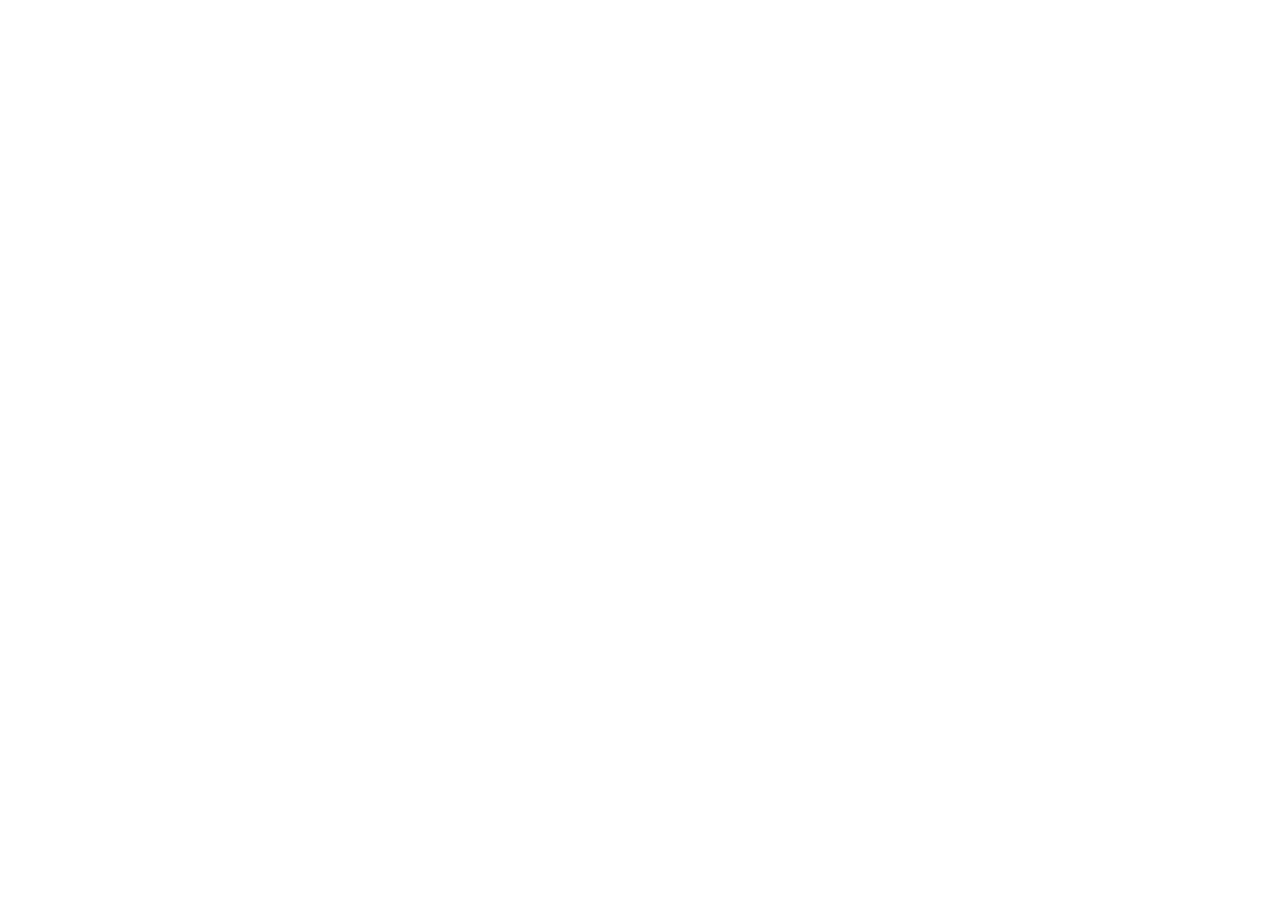
==== index.html @ 0c5e39f4 "Remove Steam link from index.html Removed link to the Steam page for the Mosaic game." ====
<!DOCTYPE html>
<html lang="en">
<head>
  <meta charset="UTF-8" />
  <meta name="viewport" content="width=device-width, initial-scale=1.0" />
  <title>Kasper Mork Lunde | Portfolio</title>
  <link rel="preconnect" href="https://fonts.googleapis.com">
  <link rel="preconnect" href="https://fonts.gstatic.com" crossorigin>
  <link href="https://fonts.googleapis.com/css2?family=Inter:wght@400;500;600&display=swap" rel="stylesheet">
  <script src="https://cdn.tailwindcss.com"></script>
  <script>
    tailwind.config = {
      theme: {
        extend: {
          fontFamily: {
            sans: ['Inter', 'ui-sans-serif', 'system-ui'],
          }
        }
      }
    }
  </script>
  <script src="https://unpkg.com/react@18/umd/react.development.js" crossorigin></script>
  <script src="https://unpkg.com/react-dom@18/umd/react-dom.development.js" crossorigin></script>
  <script src="https://unpkg.com/@babel/standalone/babel.min.js" crossorigin></script>
</head>
<body class="bg-neutral-950 text-neutral-300 font-sans">
  <div id="root"></div>

  <script type="text/babel">
    const { useState } = React;

    function Portfolio() {
      const [activeSection, setActiveSection] = useState('about');

      return (
        <div className="min-h-screen bg-neutral-950 text-neutral-300">
          <nav className="fixed top-0 left-0 right-0 bg-neutral-950/90 backdrop-blur-sm z-50 border-b border-neutral-800/50">
            <div className="max-w-4xl mx-auto px-8 py-5 flex justify-between items-center">
              <span className="text-neutral-100 font-medium tracking-tight">Kasper Mork Lunde</span>
              <div className="flex gap-10 text-sm">
                {['about', 'work'].map(section => (
                  <button
                    key={section}
                    onClick={() => setActiveSection(section)}
                    className={`capitalize transition-colors ${activeSection === section ? 'text-neutral-100' : 'text-neutral-500 hover:text-neutral-300'}`}
                  >
                    {section}
                  </button>
                ))}
              </div>
            </div>
          </nav>

          <main className="max-w-4xl mx-auto px-8 pt-32 pb-28">
            {activeSection === 'about' && (
              <div className="space-y-20">
                <header className="space-y-8">
                  <h1 className="text-4xl md:text-5xl font-medium text-neutral-100 leading-tight tracking-tight">
                    Product and AI designer - <br />
                    Making complex things simple
                  </h1>
                  <p className="text-lg text-neutral-400 leading-relaxed max-w-2xl">
                    Using gamification, game psychology and advanced prompt engineering I turn complex AI capabilities into intuitive flows people actually enjoy using.
                  </p>
                </header>

                <section>
                  <div className="flex items-center gap-6 mb-8">
                    <h2 className="text-lg font-medium text-neutral-100">What I do</h2>
                    <div className="flex-1 h-px bg-neutral-700"></div>
                  </div>
                  <div className="grid md:grid-cols-3 gap-8">
                    <div className="space-y-3">
                      <p className="text-neutral-100 font-medium">AI Design</p>
                      <p className="text-neutral-400 text-sm leading-relaxed">Prompt engineering, LLM orchestration, conversation design, with a focus on making AI output predictable and trustworthy</p>
                    </div>
                    <div className="space-y-3">
                      <p className="text-neutral-100 font-medium">Game Development</p>
                      <p className="text-neutral-400 text-sm leading-relaxed">Unity, C#, gameplay systems, helped shipp award-winning titles including Mosaic and Mørkredd</p>
                    </div>
                    <div className="space-y-3">
                      <p className="text-neutral-100 font-medium">Product Design</p>
                      <p className="text-neutral-400 text-sm leading-relaxed">Figma, UX-design, easing the end-users journey through gamification and game psychology</p>
                    </div>
                  </div>
                </section>

                <section>
                  <div className="flex items-center gap-6 mb-6">
                    <h2 className="text-lg font-medium text-neutral-100">Recognition</h2>
                    <div className="flex-1 h-px bg-neutral-700"></div>
                  </div>
                  <div className="space-y-4 text-sm">
                    <div className="flex justify-between items-baseline border-b border-neutral-800/50 pb-4">
                      <span className="text-neutral-200">Jury's Special Mention</span>
                      <span className="text-neutral-500">Nordic Game Awards · Mosaic</span>
                    </div>
                    <div className="flex justify-between items-baseline border-b border-neutral-800/50 pb-4">
                      <span className="text-neutral-200">GOTY – Small Screen</span>
                      <span className="text-neutral-500">Spillprisen · Mosaic</span>
                    </div>
                    <div className="flex justify-between items-baseline border-b border-neutral-800/50 pb-4">
                      <span className="text-neutral-200">Best Visual Style</span>
                      <span className="text-neutral-500">Spillprisen · Mosaic</span>
                    </div>
                    <div className="flex justify-between items-baseline">
                      <span className="text-neutral-200">Nominee - Best XR Prototype</span>
                      <span className="text-neutral-500">VRINN · Resonance</span>
                    </div>
                  </div>
                </section>

                <section className="grid md:grid-cols-2 gap-12">
                  <div>
                    <div className="flex items-center gap-6 mb-4">
                      <h2 className="text-lg font-medium text-neutral-100">Tools</h2>
                      <div className="flex-1 h-px bg-neutral-700"></div>
                    </div>
                    <p className="text-neutral-300">Unity, C#, Blender<br />
                      Claude, Flowise, ChatGPT<br />
                      Jira, Figma, Codex</p>
                  </div>
                  <div>
                    <div className="flex items-center gap-6 mb-4">
                      <h2 className="text-lg font-medium text-neutral-100">Education</h2>
                      <div className="flex-1 h-px bg-neutral-700"></div>
                    </div>
                    <p className="text-neutral-200">BA Game Design</p>
                    <p className="text-neutral-500 text-sm mt-1">Westerdals Oslo ACT · 2015–2018</p>
                  </div>
                </section>

                <section className="pt-12 border-t border-neutral-800/50">
                  <div className="flex items-center gap-6 mb-6">
                    <h2 className="text-lg font-medium text-neutral-100">Contact</h2>
                    <div className="flex-1 h-px bg-neutral-700"></div>
                  </div>
                  <div className="flex flex-wrap gap-8 text-sm">
                    <a href="mailto:kasperml@hotmail.com" className="text-neutral-200 hover:text-white transition-colors">kasperml@hotmail.com</a>
                    <span className="text-neutral-400">+47 970 96 782</span>
                    <a href="https://linkedin.com/in/kasperlunde" className="text-neutral-200 hover:text-white transition-colors">LinkedIn</a>
                  </div>
                </section>
              </div>
            )}

            {activeSection === 'work' && (
              <div className="space-y-24">
                <header>
                  <h1 className="text-4xl font-medium text-neutral-100 tracking-tight">Projects</h1>
                </header>

                <section className="space-y-20">
                  <div className="flex items-center gap-6 mb-4">
                    <h2 className="text-lg font-medium text-neutral-100">Professional Projects</h2>
                    <div className="flex-1 h-px bg-neutral-700"></div>
                  </div>

                  <article className="space-y-8">
                    <div>
                      <p className="text-neutral-500 text-sm mb-2">Attensi · 2025</p>
                      <h3 className="text-2xl font-medium text-neutral-100 tracking-tight">AI-Powered Content Generation</h3>
                      <p className="text-neutral-400 mt-3 leading-relaxed">
                        Designing AI systems that help content creators generate training materials and educational dialogues at scale — making complex AI capabilities feel simple and intuitive.
                      </p>
                    </div>

                    <div className="bg-neutral-900 rounded-xl p-6 border border-neutral-800">
                      <p className="text-sm text-neutral-200 mb-4">The challenge</p>
                      <p className="text-neutral-400 text-sm leading-relaxed">
                        Creating quality training content traditionally takes significant time and expertise. The goal was to build AI-powered tools that drastically speed up content creation while maintaining high standards — output that's predictable, on-brand, and follows established best practices.
                      </p>
                    </div>

                    <div className="space-y-6">
                      <p className="text-sm text-neutral-200">My contribution</p>
                      <div className="grid md:grid-cols-2 gap-6 text-sm">
                        <div className="space-y-2">
                          <p className="text-neutral-300">Prompt Engineering</p>
                          <p className="text-neutral-500">Designing prompts and variable structures that produce consistent, trustworthy output aligned with quality standards.</p>
                        </div>
                        <div className="space-y-2">
                          <p className="text-neutral-300">Conversation Design</p>
                          <p className="text-neutral-500">Creating frameworks for lifelike educational dialogues — natural flow, appropriate tone, and effective teaching moments.</p>
                        </div>
                        <div className="space-y-2">
                          <p className="text-neutral-300">AI System Architecture</p>
                          <p className="text-neutral-500">Building modular AI workflows using visual orchestration tools to handle complex content generation tasks.</p>
                        </div>
                        <div className="space-y-2">
                          <p className="text-neutral-300">UX for AI Tools</p>
                          <p className="text-neutral-500">Input on user flows that make powerful AI capabilities accessible to non-technical content creators.</p>
                        </div>
                      </div>
                    </div>
                  </article>

                  <article className="space-y-8">
                    <div>
                      <div className="flex items-start justify-between gap-4">
                        <div>
                          <p className="text-neutral-500 text-sm mb-2">Attensi · 2021–2025</p>
                          <h3 className="text-2xl font-medium text-neutral-100 tracking-tight">Attensi ShopSim & Operations</h3>
                        </div>
                        <a href="https://attensi.com/products/impact/" target="_blank" rel="noopener noreferrer" className="text-neutral-500 text-sm hover:text-neutral-300 transition-colors whitespace-nowrap">attensi.com →</a>
                      </div>
                      <p className="text-neutral-400 mt-3 leading-relaxed">
                        Gameplay Designer on Attensi's flagship retail training simulations — full 3D experiences that train everyday routines and skills in complex retail environments. These simulations power training for major global brands.
                      </p>
                    </div>

                    <div className="bg-neutral-900 rounded-xl p-6 border border-neutral-800">
                      <p className="text-sm text-neutral-200 mb-4">Scale & Impact</p>
                      <p className="text-neutral-400 text-sm leading-relaxed">
                        Attensi's simulation training reaches users across 150+ countries in 50+ languages. Major retail clients include Circle K (85,000+ trained associates globally), Starbucks, Spar, and other industry leaders.
                      </p>
                    </div>

                    <div className="space-y-6">
                      <p className="text-sm text-neutral-200">My contribution</p>
                      <div className="grid md:grid-cols-2 gap-6 text-sm">
                        <div className="space-y-2">
                          <p className="text-neutral-300">Gameplay design</p>
                          <p className="text-neutral-500">Helped setting up and tweaking gameplay in every ShopSim shipped since 2021.</p>
                        </div>
                        <div className="space-y-2">
                          <p className="text-neutral-300">Optimization</p>
                          <p className="text-neutral-500">Increased performance by 3x on lower end devices using cutting edge technologies and cross-team collaboration.</p>
                        </div>
                        <div className="space-y-2">
                          <p className="text-neutral-300">Pipeline</p>
                          <p className="text-neutral-500">Strengthened pipeline between ART, developers and writers through careful planning and iteration.</p>
                        </div>
                        <div className="space-y-2">
                          <p className="text-neutral-300">Globalization</p>
                          <p className="text-neutral-500">Provided support for multiple languages in ShopSim, reaching more users than before.</p>
                        </div>
                      </div>
                    </div>
                  </article>
                </section>

                <section className="space-y-12">
                  <div className="flex items-center gap-6 mb-4">
                    <h2 className="text-lg font-medium text-neutral-100">Shipped Titles</h2>
                    <div className="flex-1 h-px bg-neutral-700"></div>
                  </div>

                  <article className="space-y-6">
                    <div>
                      <div className="flex items-start justify-between gap-4">
                        <div>
                          <p className="text-neutral-500 text-sm mb-2">Hyper Games & Krillbite · 2019</p>
                          <h3 className="text-2xl font-medium text-neutral-100 tracking-tight">Mosaic</h3>
                        </div>
                        <a href="https://store.steampowered.com/app/349270/Mosaic/" target="_blank" rel="noopener noreferrer" className="text-neutral-500 text-sm hover:text-neutral-300 transition-colors whitespace-nowrap">Steam →</a>
                      </div>
                      <p className="text-neutral-400 mt-3 leading-relaxed">
                        Gameplay Programmer on the award-winning narrative game about modern life and isolation. Also worked on Mosaic:BlipBlop and Mørkredd.
                      </p>
                    </div>

                    <div className="flex flex-wrap gap-3 text-xs">
                      <span className="bg-neutral-800 text-neutral-300 px-3 py-1.5 rounded-full">Jury's Special Mention — Nordic Game Awards</span>
                      <span className="bg-neutral-800 text-neutral-300 px-3 py-1.5 rounded-full">GOTY Small Screen — Spillprisen</span>
                      <span className="bg-neutral-800 text-neutral-300 px-3 py-1.5 rounded-full">Best Visual Style — Spillprisen</span>
                    </div>
                  </article>

                  
                  <article className="space-y-6">
                    <div>
                      <div className="flex items-start justify-between gap-4">
                        <div>
                          <p className="text-neutral-500 text-sm mb-2">2021</p>
                          <h3 className="text-2xl font-medium text-neutral-100 tracking-tight">Resonance</h3>
                        </div>
                      </div>
                      <p className="text-neutral-400 mt-3 leading-relaxed">
                         Cross-dicipline VR relaxation experience where you step into a painting to find inner peace.
                      </p>
                    </div>

                    <div className="flex flex-wrap gap-3 text-xs">
                      <span className="bg-neutral-800 text-neutral-300 px-3 py-1.5 rounded-full">Nominee for Best XR Prototype/Demo — VRINN 2021.</span>
                    </div>
                  </article>
                </section>

                <section className="space-y-12">
                  <div className="flex items-center gap-6 mb-4">
                    <h2 className="text-lg font-medium text-neutral-100">Personal Projects</h2>
                    <div className="flex-1 h-px bg-neutral-700"></div>
                  </div>

                  <div className="grid md:grid-cols-2 gap-10">
                    <article className="space-y-4">
                      <div className="flex items-start justify-between gap-4">
                        <h3 className="text-lg text-neutral-100">Bartleby Consultant Calculators INC</h3>
                        <a href="https://puffinstudios.itch.io/bartleby-consultant-calculators-inc" target="_blank" rel="noopener noreferrer" className="text-neutral-500 text-sm hover:text-neutral-300 transition-colors whitespace-nowrap">itch.io →</a>
                      </div>
                      <p className="text-neutral-400 text-sm leading-relaxed">
                        A retro-inspired puzzle-adventure where navigating an old-school computer system is your only way out. Explore directories, unlock commands through mini-games, and piece together the system's secrets to finally go home.
                      </p>
                      <p className="text-neutral-500 text-xs">Game Design, Gameplay Programming · with Vetle Bjørn Berlin</p>
                    </article>

                    <article className="space-y-4">
                      <div className="flex items-start justify-between gap-4">
                        <h3 className="text-lg text-neutral-100">MacGyver Simulator</h3>
                        <a href="https://puffinstudios.itch.io/macgyver-simulator" target="_blank" rel="noopener noreferrer" className="text-neutral-500 text-sm hover:text-neutral-300 transition-colors whitespace-nowrap">itch.io →</a>
                      </div>
                      <p className="text-neutral-400 text-sm leading-relaxed">
                        "It's amazing what you can do with duct tape." A simulation game submitted to SCRUB JAM.
                      </p>
                      <p className="text-neutral-500 text-xs">Game Jam Entry</p>
                    </article>
                  </div>
                </section>

                <section className="space-y-12">
                  <div className="flex items-center gap-6 mb-4">
                    <h2 className="text-lg font-medium text-neutral-100">Other Experience</h2>
                    <div className="flex-1 h-px bg-neutral-700"></div>
                  </div>
                  
                  <article className="space-y-3">
                    <p className="text-neutral-500 text-sm">NRK · 2019</p>
                    <h3 className="text-lg text-neutral-100">Valgspillet 2019</h3>
                    <p className="text-neutral-400 text-sm leading-relaxed">Gaming meets national television — city-building during the Norwegian elections.</p>
                  </article>

                  <article className="space-y-3">
                    <p className="text-neutral-500 text-sm">Kristiania University College · 2021–2022</p>
                    <h3 className="text-lg text-neutral-100">Lecturer, Game Design BA</h3>
                    <p className="text-neutral-400 text-sm leading-relaxed">Teaching game development fundamentals and mentoring student projects.</p>
                  </article>
                </section>

                <section className="pt-12 border-t border-neutral-800/50">
                  <p className="text-neutral-400 mb-4">Interested in working together?</p>
                  <div className="flex gap-8 text-sm">
                    <a href="mailto:kasperml@hotmail.com" className="text-neutral-200 hover:text-white transition-colors">kasperml@hotmail.com</a>
                    <a href="https://linkedin.com/in/kasperlunde" className="text-neutral-200 hover:text-white transition-colors">LinkedIn</a>
                  </div>
                </section>
              </div>
            )}
          </main>
        </div>
      );
    }

    const rootElement = document.getElementById('root');
    const root = ReactDOM.createRoot(rootElement);
    root.render(<Portfolio />);
  </script>
</body>
</html>
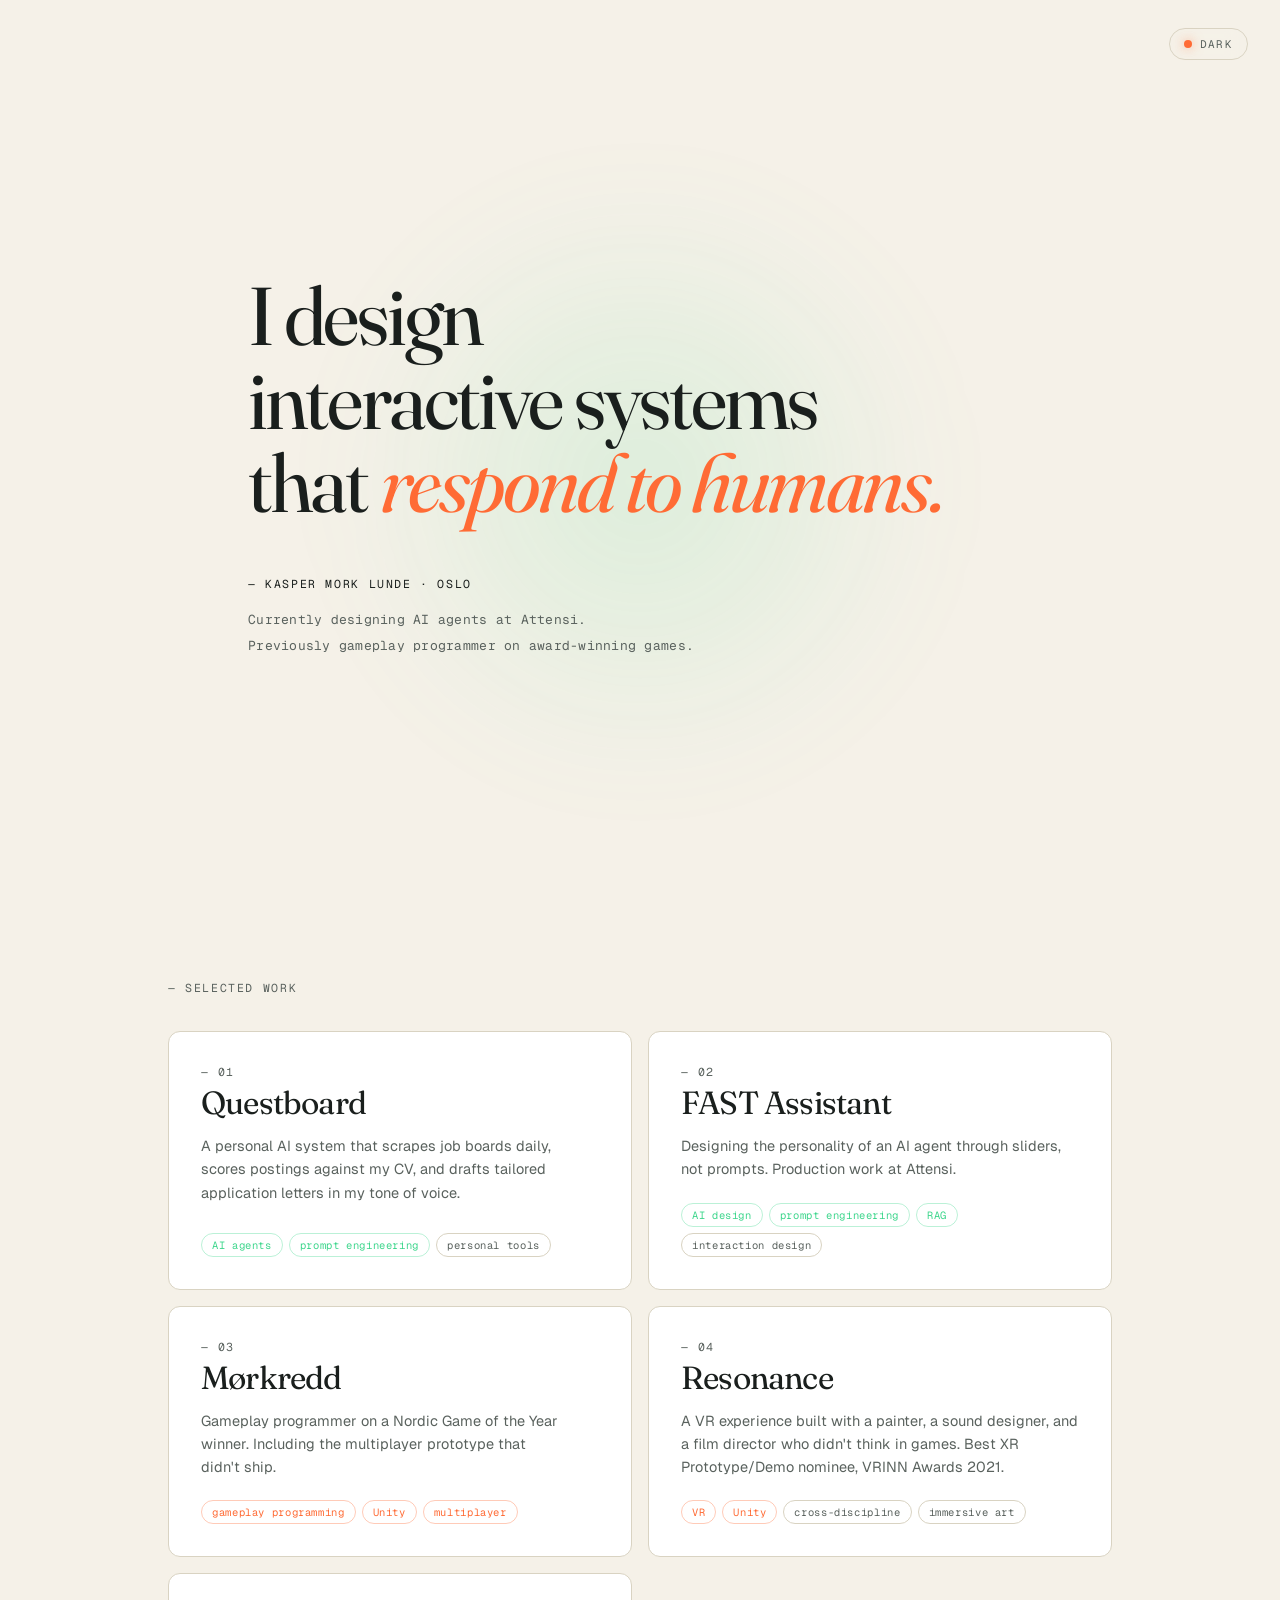
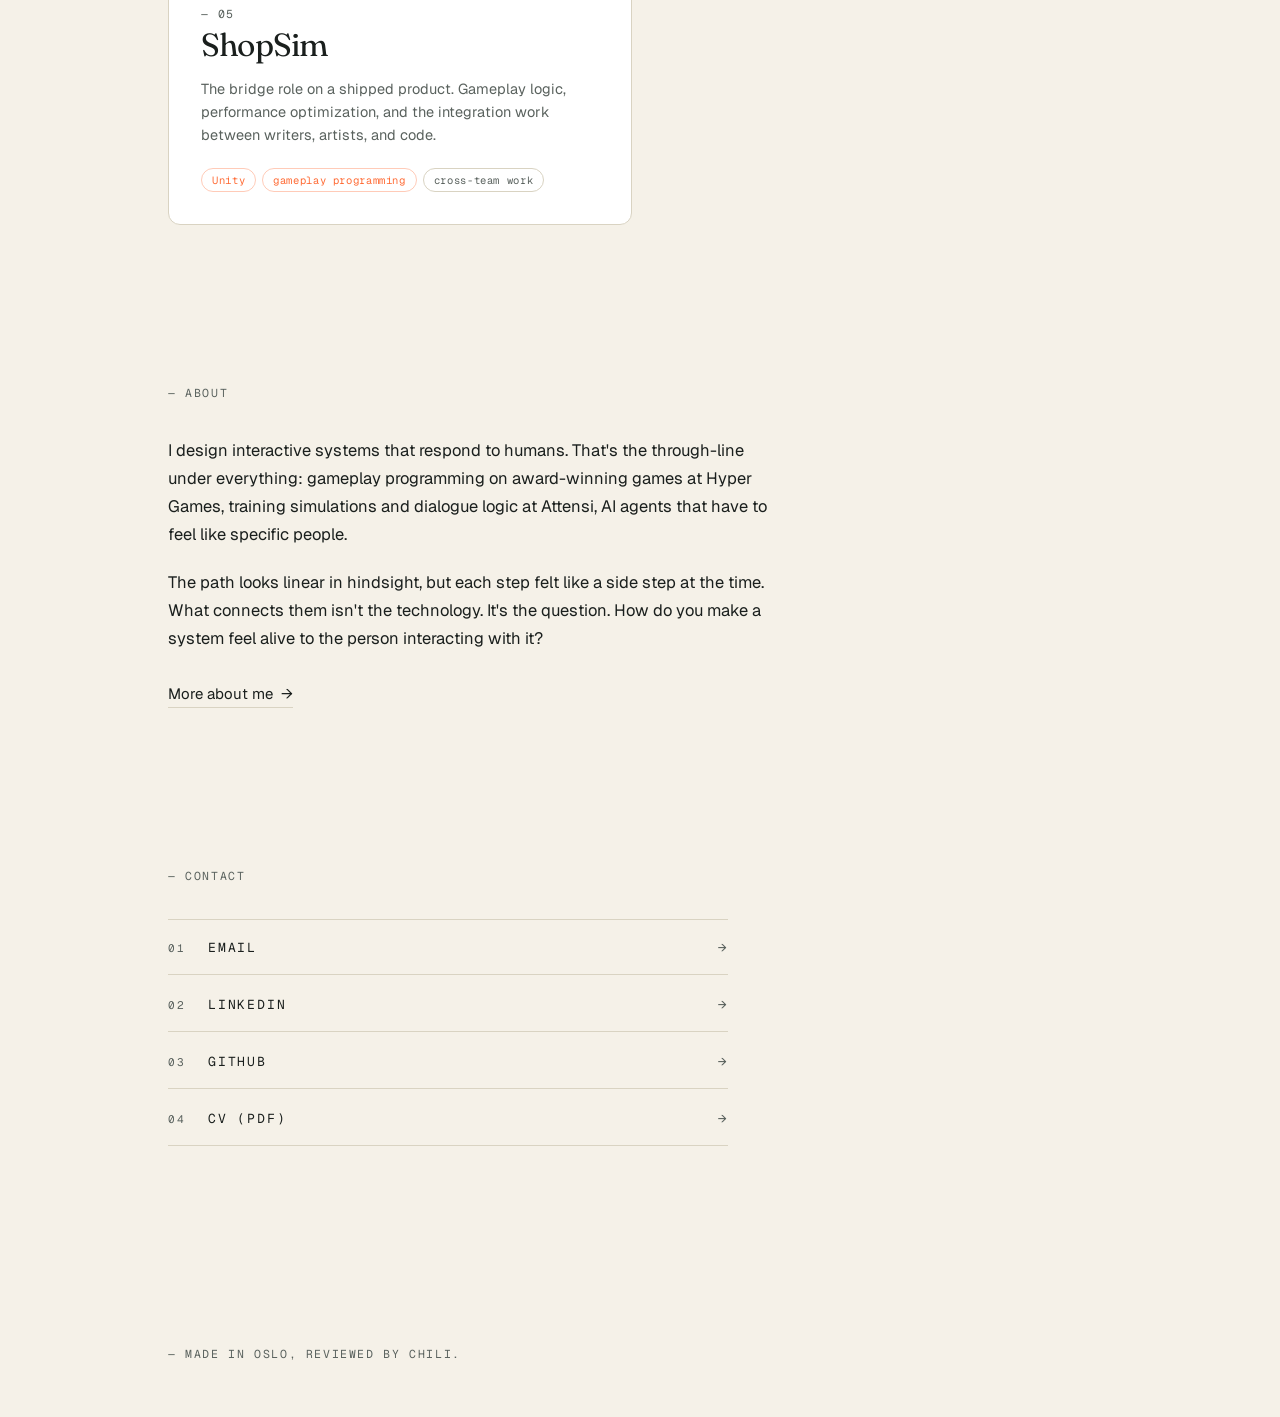
==== commit 79549db5: "Replace React-via-CDN portfolio with static HTML/CSS redesign Full site migration from the prior sin" ====
--- a/index.html
+++ b/index.html
@@ -1,359 +1,223 @@
 <!DOCTYPE html>
-<html lang="en">
+<html lang="en" data-theme="dark">
 <head>
-  <meta charset="UTF-8" />
-  <meta name="viewport" content="width=device-width, initial-scale=1.0" />
-  <title>Kasper Mork Lunde | Portfolio</title>
-  <link rel="preconnect" href="https://fonts.googleapis.com">
-  <link rel="preconnect" href="https://fonts.gstatic.com" crossorigin>
-  <link href="https://fonts.googleapis.com/css2?family=Inter:wght@400;500;600&display=swap" rel="stylesheet">
-  <script src="https://cdn.tailwindcss.com"></script>
+<meta charset="UTF-8" />
+<meta name="viewport" content="width=device-width, initial-scale=1.0" />
+<title>Kasper Mork Lunde — product &amp; AI designer</title>
+<link rel="icon" href="/assets/favicon.svg" type="image/svg+xml" />
+<link rel="stylesheet" href="/styles.css" />
+
+<script>
+  // Theme: localStorage > system preference > dark.
+  // Set BEFORE first paint to avoid a flash.
+  (function () {
+    try {
+      var saved = localStorage.getItem("kml-theme");
+      var prefersLight = window.matchMedia && window.matchMedia("(prefers-color-scheme: light)").matches;
+      var theme = saved || (prefersLight ? "light" : "dark");
+      document.documentElement.setAttribute("data-theme", theme);
+    } catch (e) {
+      document.documentElement.setAttribute("data-theme", "dark");
+    }
+  })();
+</script>
+</head>
+<body>
+
+  <!-- Theme toggle: persistent, top-right -->
+  <button class="theme-toggle" id="themeToggle" aria-label="Toggle color theme">
+    <span class="dot" aria-hidden="true"></span>
+    <span class="label" id="themeLabel">Light</span>
+  </button>
+
+  <main>
+
+    <!-- ============================================================
+         HERO  —  first viewport, text only, aurora green radial blur
+         ============================================================ -->
+    <section class="hero">
+      <div class="hero-bg" aria-hidden="true"></div>
+      <div class="shell hero-inner">
+        <h1>
+          I design interactive systems<br />
+          that <em>respond to humans.</em>
+        </h1>
+
+        <div class="hero-meta">
+          <span class="first">— Kasper Mork Lunde · Oslo</span>
+          <span class="line">Currently designing AI agents at Attensi.</span>
+          <span class="line">Previously gameplay programmer on award-winning games.</span>
+        </div>
+      </div>
+    </section>
+
+    <!-- ============================================================
+         SELECTED WORK  —  five tiles, 2-col desktop / 1-col mobile
+         ============================================================ -->
+    <section class="work" id="work">
+      <div class="shell">
+        <span class="sec-label">— Selected work</span>
+
+        <div class="work-grid">
+
+          <a class="tile" href="/work/questboard.html">
+            <span class="tile-num">— 01</span>
+            <h3 class="tile-title">Questboard</h3>
+            <p class="tile-desc">
+              A personal AI system that scrapes job boards daily, scores postings against my CV, and drafts tailored application letters in my tone of voice.
+            </p>
+            <div class="tile-tags">
+              <span class="tag tag-green">AI agents</span>
+              <span class="tag tag-green">prompt engineering</span>
+              <span class="tag tag-violet">personal tools</span>
+            </div>
+          </a>
+
+          <a class="tile" href="/work/fast-assistant.html">
+            <span class="tile-num">— 02</span>
+            <h3 class="tile-title">FAST Assistant</h3>
+            <p class="tile-desc">
+              Designing the personality of an AI agent through sliders, not prompts. Production work at Attensi.
+            </p>
+            <div class="tile-tags">
+              <span class="tag tag-green">AI design</span>
+              <span class="tag tag-green">prompt engineering</span>
+              <span class="tag tag-green">RAG</span>
+              <span class="tag tag-violet">interaction design</span>
+            </div>
+          </a>
+
+          <a class="tile" href="/work/morkredd.html">
+            <span class="tile-num">— 03</span>
+            <h3 class="tile-title">Mørkredd</h3>
+            <p class="tile-desc">
+              Gameplay programmer on a Nordic Game of the Year winner. Including the multiplayer prototype that didn't ship.
+            </p>
+            <div class="tile-tags">
+              <span class="tag tag-orange">gameplay programming</span>
+              <span class="tag tag-orange">Unity</span>
+              <span class="tag tag-orange">multiplayer</span>
+            </div>
+          </a>
+
+          <a class="tile" href="/work/resonance.html">
+            <span class="tile-num">— 04</span>
+            <h3 class="tile-title">Resonance</h3>
+            <p class="tile-desc">
+              A VR experience built with a painter, a sound designer, and a film director who didn't think in games. Best XR Prototype/Demo nominee, VRINN Awards 2021.
+            </p>
+            <div class="tile-tags">
+              <span class="tag tag-orange">VR</span>
+              <span class="tag tag-orange">Unity</span>
+              <span class="tag tag-violet">cross-discipline</span>
+              <span class="tag tag-violet">immersive art</span>
+            </div>
+          </a>
+
+          <a class="tile" href="/work/shopsim.html">
+            <span class="tile-num">— 05</span>
+            <h3 class="tile-title">ShopSim</h3>
+            <p class="tile-desc">
+              The bridge role on a shipped product. Gameplay logic, performance optimization, and the integration work between writers, artists, and code.
+            </p>
+            <div class="tile-tags">
+              <span class="tag tag-orange">Unity</span>
+              <span class="tag tag-orange">gameplay programming</span>
+              <span class="tag tag-violet">cross-team work</span>
+            </div>
+          </a>
+
+        </div>
+      </div>
+    </section>
+
+    <!-- ============================================================
+         ABOUT  —  two paragraphs, max ~620px, link to full about
+         ============================================================ -->
+    <section class="about" id="about">
+      <div class="shell">
+        <span class="sec-label">— About</span>
+
+        <div class="about-body">
+          <p>
+            I design interactive systems that respond to humans. That's the through-line under everything: gameplay programming on award-winning games at Hyper Games, training simulations and dialogue logic at Attensi, AI agents that have to feel like specific people.
+          </p>
+          <p>
+            The path looks linear in hindsight, but each step felt like a side step at the time. What connects them isn't the technology. It's the question. How do you make a system feel alive to the person interacting with it?
+          </p>
+
+          <a class="about-link" href="/about.html">
+            More about me <span class="arr">→</span>
+          </a>
+        </div>
+      </div>
+    </section>
+
+    <!-- ============================================================
+         CONTACT  —  four links stacked vertically, mono treatment
+         ============================================================ -->
+    <section class="contact" id="contact">
+      <div class="shell">
+        <span class="sec-label">— Contact</span>
+
+        <div class="contact-list">
+          <a class="contact-link" href="mailto:kasperml@hotmail.com">
+            <span class="idx">01</span>
+            <span>Email</span>
+            <span class="arr">→</span>
+          </a>
+          <a class="contact-link" href="https://linkedin.com/in/kasperlunde">
+            <span class="idx">02</span>
+            <span>LinkedIn</span>
+            <span class="arr">→</span>
+          </a>
+          <a class="contact-link" href="https://github.com/Kaslun">
+            <span class="idx">03</span>
+            <span>GitHub</span>
+            <span class="arr">→</span>
+          </a>
+          <a class="contact-link" href="/cv/Kasper-Mork-Lunde-CV-AI-Branded.pdf">
+            <span class="idx">04</span>
+            <span>CV (PDF)</span>
+            <span class="arr">→</span>
+          </a>
+        </div>
+      </div>
+    </section>
+
+    <!-- ============================================================
+         FOOTER
+         ============================================================ -->
+    <footer>
+      <div class="shell">
+        — Made in Oslo, reviewed by Chili.
+      </div>
+    </footer>
+
+  </main>
+
   <script>
-    tailwind.config = {
-      theme: {
-        extend: {
-          fontFamily: {
-            sans: ['Inter', 'ui-sans-serif', 'system-ui'],
-          }
-        }
+    // Theme toggle wiring
+    (function () {
+      var btn = document.getElementById("themeToggle");
+      var label = document.getElementById("themeLabel");
+
+      function syncLabel() {
+        var theme = document.documentElement.getAttribute("data-theme") || "dark";
+        // Label shows the mode you'd switch TO
+        label.textContent = theme === "dark" ? "Light" : "Dark";
       }
-    }
+      syncLabel();
+
+      btn.addEventListener("click", function () {
+        var current = document.documentElement.getAttribute("data-theme") || "dark";
+        var next = current === "dark" ? "light" : "dark";
+        document.documentElement.setAttribute("data-theme", next);
+        try { localStorage.setItem("kml-theme", next); } catch (e) {}
+        syncLabel();
+      });
+    })();
   </script>
-  <script src="https://unpkg.com/react@18/umd/react.development.js" crossorigin></script>
-  <script src="https://unpkg.com/react-dom@18/umd/react-dom.development.js" crossorigin></script>
-  <script src="https://unpkg.com/@babel/standalone/babel.min.js" crossorigin></script>
-</head>
-<body class="bg-neutral-950 text-neutral-300 font-sans">
-  <div id="root"></div>
-
-  <script type="text/babel">
-    const { useState } = React;
-
-    function Portfolio() {
-      const [activeSection, setActiveSection] = useState('about');
-
-      return (
-        <div className="min-h-screen bg-neutral-950 text-neutral-300">
-          <nav className="fixed top-0 left-0 right-0 bg-neutral-950/90 backdrop-blur-sm z-50 border-b border-neutral-800/50">
-            <div className="max-w-4xl mx-auto px-8 py-5 flex justify-between items-center">
-              <span className="text-neutral-100 font-medium tracking-tight">Kasper Mork Lunde</span>
-              <div className="flex gap-10 text-sm">
-                {['about', 'work'].map(section => (
-                  <button
-                    key={section}
-                    onClick={() => setActiveSection(section)}
-                    className={`capitalize transition-colors ${activeSection === section ? 'text-neutral-100' : 'text-neutral-500 hover:text-neutral-300'}`}
-                  >
-                    {section}
-                  </button>
-                ))}
-              </div>
-            </div>
-          </nav>
-
-          <main className="max-w-4xl mx-auto px-8 pt-32 pb-28">
-            {activeSection === 'about' && (
-              <div className="space-y-20">
-                <header className="space-y-8">
-                  <h1 className="text-4xl md:text-5xl font-medium text-neutral-100 leading-tight tracking-tight">
-                    Product and AI designer - <br />
-                    Making complex things simple
-                  </h1>
-                  <p className="text-lg text-neutral-400 leading-relaxed max-w-2xl">
-                    Using gamification, game psychology and advanced prompt engineering I turn complex AI capabilities into intuitive flows people actually enjoy using.
-                  </p>
-                </header>
-
-                <section>
-                  <div className="flex items-center gap-6 mb-8">
-                    <h2 className="text-lg font-medium text-neutral-100">What I do</h2>
-                    <div className="flex-1 h-px bg-neutral-700"></div>
-                  </div>
-                  <div className="grid md:grid-cols-3 gap-8">
-                    <div className="space-y-3">
-                      <p className="text-neutral-100 font-medium">AI Design</p>
-                      <p className="text-neutral-400 text-sm leading-relaxed">Prompt engineering, LLM orchestration, conversation design, with a focus on making AI output predictable and trustworthy</p>
-                    </div>
-                    <div className="space-y-3">
-                      <p className="text-neutral-100 font-medium">Game Development</p>
-                      <p className="text-neutral-400 text-sm leading-relaxed">Unity, C#, gameplay systems, helped shipp award-winning titles including Mosaic and Mørkredd</p>
-                    </div>
-                    <div className="space-y-3">
-                      <p className="text-neutral-100 font-medium">Product Design</p>
-                      <p className="text-neutral-400 text-sm leading-relaxed">Figma, UX-design, easing the end-users journey through gamification and game psychology</p>
-                    </div>
-                  </div>
-                </section>
-
-                <section>
-                  <div className="flex items-center gap-6 mb-6">
-                    <h2 className="text-lg font-medium text-neutral-100">Recognition</h2>
-                    <div className="flex-1 h-px bg-neutral-700"></div>
-                  </div>
-                  <div className="space-y-4 text-sm">
-                    <div className="flex justify-between items-baseline border-b border-neutral-800/50 pb-4">
-                      <span className="text-neutral-200">Jury's Special Mention</span>
-                      <span className="text-neutral-500">Nordic Game Awards · Mosaic</span>
-                    </div>
-                    <div className="flex justify-between items-baseline border-b border-neutral-800/50 pb-4">
-                      <span className="text-neutral-200">GOTY – Small Screen</span>
-                      <span className="text-neutral-500">Spillprisen · Mosaic</span>
-                    </div>
-                    <div className="flex justify-between items-baseline border-b border-neutral-800/50 pb-4">
-                      <span className="text-neutral-200">Best Visual Style</span>
-                      <span className="text-neutral-500">Spillprisen · Mosaic</span>
-                    </div>
-                    <div className="flex justify-between items-baseline">
-                      <span className="text-neutral-200">Nominee - Best XR Prototype</span>
-                      <span className="text-neutral-500">VRINN · Resonance</span>
-                    </div>
-                  </div>
-                </section>
-
-                <section className="grid md:grid-cols-2 gap-12">
-                  <div>
-                    <div className="flex items-center gap-6 mb-4">
-                      <h2 className="text-lg font-medium text-neutral-100">Tools</h2>
-                      <div className="flex-1 h-px bg-neutral-700"></div>
-                    </div>
-                    <p className="text-neutral-300">Unity, C#, Blender<br />
-                      Claude, Flowise, ChatGPT<br />
-                      Jira, Figma, Codex</p>
-                  </div>
-                  <div>
-                    <div className="flex items-center gap-6 mb-4">
-                      <h2 className="text-lg font-medium text-neutral-100">Education</h2>
-                      <div className="flex-1 h-px bg-neutral-700"></div>
-                    </div>
-                    <p className="text-neutral-200">BA Game Design</p>
-                    <p className="text-neutral-500 text-sm mt-1">Westerdals Oslo ACT · 2015–2018</p>
-                  </div>
-                </section>
-
-                <section className="pt-12 border-t border-neutral-800/50">
-                  <div className="flex items-center gap-6 mb-6">
-                    <h2 className="text-lg font-medium text-neutral-100">Contact</h2>
-                    <div className="flex-1 h-px bg-neutral-700"></div>
-                  </div>
-                  <div className="flex flex-wrap gap-8 text-sm">
-                    <a href="mailto:kasperml@hotmail.com" className="text-neutral-200 hover:text-white transition-colors">kasperml@hotmail.com</a>
-                    <span className="text-neutral-400">+47 970 96 782</span>
-                    <a href="https://linkedin.com/in/kasperlunde" className="text-neutral-200 hover:text-white transition-colors">LinkedIn</a>
-                  </div>
-                </section>
-              </div>
-            )}
-
-            {activeSection === 'work' && (
-              <div className="space-y-24">
-                <header>
-                  <h1 className="text-4xl font-medium text-neutral-100 tracking-tight">Projects</h1>
-                </header>
-
-                <section className="space-y-20">
-                  <div className="flex items-center gap-6 mb-4">
-                    <h2 className="text-lg font-medium text-neutral-100">Professional Projects</h2>
-                    <div className="flex-1 h-px bg-neutral-700"></div>
-                  </div>
-
-                  <article className="space-y-8">
-                    <div>
-                      <p className="text-neutral-500 text-sm mb-2">Attensi · 2025</p>
-                      <h3 className="text-2xl font-medium text-neutral-100 tracking-tight">AI-Powered Content Generation</h3>
-                      <p className="text-neutral-400 mt-3 leading-relaxed">
-                        Designing AI systems that help content creators generate training materials and educational dialogues at scale — making complex AI capabilities feel simple and intuitive.
-                      </p>
-                    </div>
-
-                    <div className="bg-neutral-900 rounded-xl p-6 border border-neutral-800">
-                      <p className="text-sm text-neutral-200 mb-4">The challenge</p>
-                      <p className="text-neutral-400 text-sm leading-relaxed">
-                        Creating quality training content traditionally takes significant time and expertise. The goal was to build AI-powered tools that drastically speed up content creation while maintaining high standards — output that's predictable, on-brand, and follows established best practices.
-                      </p>
-                    </div>
-
-                    <div className="space-y-6">
-                      <p className="text-sm text-neutral-200">My contribution</p>
-                      <div className="grid md:grid-cols-2 gap-6 text-sm">
-                        <div className="space-y-2">
-                          <p className="text-neutral-300">Prompt Engineering</p>
-                          <p className="text-neutral-500">Designing prompts and variable structures that produce consistent, trustworthy output aligned with quality standards.</p>
-                        </div>
-                        <div className="space-y-2">
-                          <p className="text-neutral-300">Conversation Design</p>
-                          <p className="text-neutral-500">Creating frameworks for lifelike educational dialogues — natural flow, appropriate tone, and effective teaching moments.</p>
-                        </div>
-                        <div className="space-y-2">
-                          <p className="text-neutral-300">AI System Architecture</p>
-                          <p className="text-neutral-500">Building modular AI workflows using visual orchestration tools to handle complex content generation tasks.</p>
-                        </div>
-                        <div className="space-y-2">
-                          <p className="text-neutral-300">UX for AI Tools</p>
-                          <p className="text-neutral-500">Input on user flows that make powerful AI capabilities accessible to non-technical content creators.</p>
-                        </div>
-                      </div>
-                    </div>
-                  </article>
-
-                  <article className="space-y-8">
-                    <div>
-                      <div className="flex items-start justify-between gap-4">
-                        <div>
-                          <p className="text-neutral-500 text-sm mb-2">Attensi · 2021–2025</p>
-                          <h3 className="text-2xl font-medium text-neutral-100 tracking-tight">Attensi ShopSim & Operations</h3>
-                        </div>
-                        <a href="https://attensi.com/products/impact/" target="_blank" rel="noopener noreferrer" className="text-neutral-500 text-sm hover:text-neutral-300 transition-colors whitespace-nowrap">attensi.com →</a>
-                      </div>
-                      <p className="text-neutral-400 mt-3 leading-relaxed">
-                        Gameplay Designer on Attensi's flagship retail training simulations — full 3D experiences that train everyday routines and skills in complex retail environments. These simulations power training for major global brands.
-                      </p>
-                    </div>
-
-                    <div className="bg-neutral-900 rounded-xl p-6 border border-neutral-800">
-                      <p className="text-sm text-neutral-200 mb-4">Scale & Impact</p>
-                      <p className="text-neutral-400 text-sm leading-relaxed">
-                        Attensi's simulation training reaches users across 150+ countries in 50+ languages. Major retail clients include Circle K (85,000+ trained associates globally), Starbucks, Spar, and other industry leaders.
-                      </p>
-                    </div>
-
-                    <div className="space-y-6">
-                      <p className="text-sm text-neutral-200">My contribution</p>
-                      <div className="grid md:grid-cols-2 gap-6 text-sm">
-                        <div className="space-y-2">
-                          <p className="text-neutral-300">Gameplay design</p>
-                          <p className="text-neutral-500">Helped setting up and tweaking gameplay in every ShopSim shipped since 2021.</p>
-                        </div>
-                        <div className="space-y-2">
-                          <p className="text-neutral-300">Optimization</p>
-                          <p className="text-neutral-500">Increased performance by 3x on lower end devices using cutting edge technologies and cross-team collaboration.</p>
-                        </div>
-                        <div className="space-y-2">
-                          <p className="text-neutral-300">Pipeline</p>
-                          <p className="text-neutral-500">Strengthened pipeline between ART, developers and writers through careful planning and iteration.</p>
-                        </div>
-                        <div className="space-y-2">
-                          <p className="text-neutral-300">Globalization</p>
-                          <p className="text-neutral-500">Provided support for multiple languages in ShopSim, reaching more users than before.</p>
-                        </div>
-                      </div>
-                    </div>
-                  </article>
-                </section>
-
-                <section className="space-y-12">
-                  <div className="flex items-center gap-6 mb-4">
-                    <h2 className="text-lg font-medium text-neutral-100">Shipped Titles</h2>
-                    <div className="flex-1 h-px bg-neutral-700"></div>
-                  </div>
-
-                  <article className="space-y-6">
-                    <div>
-                      <div className="flex items-start justify-between gap-4">
-                        <div>
-                          <p className="text-neutral-500 text-sm mb-2">Hyper Games & Krillbite · 2019</p>
-                          <h3 className="text-2xl font-medium text-neutral-100 tracking-tight">Mosaic</h3>
-                        </div>
-                        <a href="https://store.steampowered.com/app/349270/Mosaic/" target="_blank" rel="noopener noreferrer" className="text-neutral-500 text-sm hover:text-neutral-300 transition-colors whitespace-nowrap">Steam →</a>
-                      </div>
-                      <p className="text-neutral-400 mt-3 leading-relaxed">
-                        Gameplay Programmer on the award-winning narrative game about modern life and isolation. Also worked on Mosaic:BlipBlop and Mørkredd.
-                      </p>
-                    </div>
-
-                    <div className="flex flex-wrap gap-3 text-xs">
-                      <span className="bg-neutral-800 text-neutral-300 px-3 py-1.5 rounded-full">Jury's Special Mention — Nordic Game Awards</span>
-                      <span className="bg-neutral-800 text-neutral-300 px-3 py-1.5 rounded-full">GOTY Small Screen — Spillprisen</span>
-                      <span className="bg-neutral-800 text-neutral-300 px-3 py-1.5 rounded-full">Best Visual Style — Spillprisen</span>
-                    </div>
-                  </article>
-
-                  
-                  <article className="space-y-6">
-                    <div>
-                      <div className="flex items-start justify-between gap-4">
-                        <div>
-                          <p className="text-neutral-500 text-sm mb-2">2021</p>
-                          <h3 className="text-2xl font-medium text-neutral-100 tracking-tight">Resonance</h3>
-                        </div>
-                      </div>
-                      <p className="text-neutral-400 mt-3 leading-relaxed">
-                         Cross-dicipline VR relaxation experience where you step into a painting to find inner peace.
-                      </p>
-                    </div>
-
-                    <div className="flex flex-wrap gap-3 text-xs">
-                      <span className="bg-neutral-800 text-neutral-300 px-3 py-1.5 rounded-full">Nominee for Best XR Prototype/Demo — VRINN 2021.</span>
-                    </div>
-                  </article>
-                </section>
-
-                <section className="space-y-12">
-                  <div className="flex items-center gap-6 mb-4">
-                    <h2 className="text-lg font-medium text-neutral-100">Personal Projects</h2>
-                    <div className="flex-1 h-px bg-neutral-700"></div>
-                  </div>
-
-                  <div className="grid md:grid-cols-2 gap-10">
-                    <article className="space-y-4">
-                      <div className="flex items-start justify-between gap-4">
-                        <h3 className="text-lg text-neutral-100">Bartleby Consultant Calculators INC</h3>
-                        <a href="https://puffinstudios.itch.io/bartleby-consultant-calculators-inc" target="_blank" rel="noopener noreferrer" className="text-neutral-500 text-sm hover:text-neutral-300 transition-colors whitespace-nowrap">itch.io →</a>
-                      </div>
-                      <p className="text-neutral-400 text-sm leading-relaxed">
-                        A retro-inspired puzzle-adventure where navigating an old-school computer system is your only way out. Explore directories, unlock commands through mini-games, and piece together the system's secrets to finally go home.
-                      </p>
-                      <p className="text-neutral-500 text-xs">Game Design, Gameplay Programming · with Vetle Bjørn Berlin</p>
-                    </article>
-
-                    <article className="space-y-4">
-                      <div className="flex items-start justify-between gap-4">
-                        <h3 className="text-lg text-neutral-100">MacGyver Simulator</h3>
-                        <a href="https://puffinstudios.itch.io/macgyver-simulator" target="_blank" rel="noopener noreferrer" className="text-neutral-500 text-sm hover:text-neutral-300 transition-colors whitespace-nowrap">itch.io →</a>
-                      </div>
-                      <p className="text-neutral-400 text-sm leading-relaxed">
-                        "It's amazing what you can do with duct tape." A simulation game submitted to SCRUB JAM.
-                      </p>
-                      <p className="text-neutral-500 text-xs">Game Jam Entry</p>
-                    </article>
-                  </div>
-                </section>
-
-                <section className="space-y-12">
-                  <div className="flex items-center gap-6 mb-4">
-                    <h2 className="text-lg font-medium text-neutral-100">Other Experience</h2>
-                    <div className="flex-1 h-px bg-neutral-700"></div>
-                  </div>
-                  
-                  <article className="space-y-3">
-                    <p className="text-neutral-500 text-sm">NRK · 2019</p>
-                    <h3 className="text-lg text-neutral-100">Valgspillet 2019</h3>
-                    <p className="text-neutral-400 text-sm leading-relaxed">Gaming meets national television — city-building during the Norwegian elections.</p>
-                  </article>
-
-                  <article className="space-y-3">
-                    <p className="text-neutral-500 text-sm">Kristiania University College · 2021–2022</p>
-                    <h3 className="text-lg text-neutral-100">Lecturer, Game Design BA</h3>
-                    <p className="text-neutral-400 text-sm leading-relaxed">Teaching game development fundamentals and mentoring student projects.</p>
-                  </article>
-                </section>
-
-                <section className="pt-12 border-t border-neutral-800/50">
-                  <p className="text-neutral-400 mb-4">Interested in working together?</p>
-                  <div className="flex gap-8 text-sm">
-                    <a href="mailto:kasperml@hotmail.com" className="text-neutral-200 hover:text-white transition-colors">kasperml@hotmail.com</a>
-                    <a href="https://linkedin.com/in/kasperlunde" className="text-neutral-200 hover:text-white transition-colors">LinkedIn</a>
-                  </div>
-                </section>
-              </div>
-            )}
-          </main>
-        </div>
-      );
-    }
-
-    const rootElement = document.getElementById('root');
-    const root = ReactDOM.createRoot(rootElement);
-    root.render(<Portfolio />);
-  </script>
+
 </body>
 </html>
--- a/styles.css
+++ b/styles.css
@@ -0,0 +1,721 @@
+@import url('colors-and-type.css');
+
+* { box-sizing: border-box; margin: 0; padding: 0; }
+
+html, body {
+  background: var(--bg);
+  color: var(--fg);
+  font-family: var(--font-body);
+  -webkit-font-smoothing: antialiased;
+  font-optical-sizing: auto;
+  scroll-behavior: smooth;
+  transition: background 280ms var(--ease-out), color 280ms var(--ease-out);
+}
+
+body {
+  min-height: 100vh;
+  overflow-x: hidden;
+}
+
+a { color: inherit; text-decoration: none; }
+button { font-family: inherit; cursor: pointer; }
+
+/* ------------------------------------------------------------------ */
+/* Shell                                                              */
+/* ------------------------------------------------------------------ */
+.shell {
+  max-width: 1040px;
+  margin: 0 auto;
+  padding: 0 48px;
+}
+
+@media (max-width: 768px) {
+  .shell { padding: 0 24px; }
+}
+
+/* ------------------------------------------------------------------ */
+/* Theme toggle (top-right corner, persistent)                        */
+/* ------------------------------------------------------------------ */
+.theme-toggle {
+  position: fixed;
+  top: 28px;
+  right: 32px;
+  z-index: 50;
+  display: inline-flex;
+  align-items: center;
+  gap: 8px;
+  background: color-mix(in oklab, var(--bg) 65%, transparent);
+  backdrop-filter: blur(10px);
+  -webkit-backdrop-filter: blur(10px);
+  border: 1px solid var(--border);
+  border-radius: 999px;
+  padding: 8px 14px;
+  font-family: var(--font-mono);
+  font-size: 11px;
+  text-transform: uppercase;
+  letter-spacing: 0.12em;
+  color: var(--fg-muted);
+  transition: color var(--dur-fast) var(--ease-out),
+              border-color var(--dur-fast) var(--ease-out),
+              background var(--dur-med) var(--ease-out);
+}
+.theme-toggle:hover { color: var(--fg); border-color: var(--fg-muted); }
+.theme-toggle .dot {
+  width: 8px;
+  height: 8px;
+  border-radius: 999px;
+  background: var(--accent);
+  box-shadow: 0 0 12px color-mix(in oklab, var(--accent) 60%, transparent);
+}
+
+@media (max-width: 768px) {
+  .theme-toggle { top: 18px; right: 18px; padding: 6px 11px; font-size: 10px; }
+}
+
+/* ------------------------------------------------------------------ */
+/* Hero — first viewport, text only, aurora green radial blur         */
+/* ------------------------------------------------------------------ */
+.hero {
+  position: relative;
+  min-height: 100vh;
+  display: flex;
+  align-items: center;
+  padding: 80px 0 48px;
+  overflow: hidden;
+}
+
+.hero-bg {
+  position: absolute;
+  pointer-events: none;
+  top: 18%;
+  left: 50%;
+  transform: translateX(-50%);
+  width: min(640px, 80vw);
+  height: min(640px, 80vw);
+  filter: blur(60px);
+  opacity: 0.9;
+}
+
+[data-theme="dark"] .hero-bg {
+  background: radial-gradient(circle, rgba(61, 214, 140, 0.18) 0%, transparent 70%);
+}
+[data-theme="light"] .hero-bg {
+  /* puffin dominates in light mode per system rules, but the brief calls
+     for aurora-green behind the headline — keep the green present and softer */
+  background: radial-gradient(circle, rgba(61, 214, 140, 0.16) 0%, transparent 70%);
+}
+
+.hero-inner {
+  position: relative;
+  z-index: 1;
+  max-width: 880px;
+}
+
+.hero h1 {
+  font-family: var(--font-display);
+  font-weight: 400;
+  font-size: clamp(44px, 6.4vw, 88px);
+  line-height: 1.02;
+  letter-spacing: -0.035em;
+  color: var(--fg);
+  margin-bottom: 48px;
+  text-wrap: balance;
+  font-optical-sizing: auto;
+}
+.hero h1 em {
+  font-style: italic;
+  color: var(--accent);
+  font-weight: 400;
+}
+
+.hero-meta {
+  font-family: var(--font-mono);
+  font-size: 13px;
+  line-height: 1.85;
+  color: var(--fg-muted);
+  letter-spacing: 0.02em;
+  max-width: 580px;
+}
+.hero-meta .first {
+  color: var(--fg);
+  letter-spacing: 0.04em;
+  text-transform: uppercase;
+  font-size: 11.5px;
+  letter-spacing: 0.14em;
+  margin-bottom: 14px;
+  display: block;
+}
+.hero-meta .line {
+  display: block;
+}
+.hero-meta .line + .line { margin-top: 2px; }
+
+@media (max-width: 768px) {
+  .hero { min-height: 92vh; padding: 96px 0 40px; }
+  .hero h1 { margin-bottom: 36px; }
+  .hero-meta { font-size: 12.5px; }
+}
+
+/* ------------------------------------------------------------------ */
+/* Section label                                                       */
+/* ------------------------------------------------------------------ */
+.sec-label {
+  font-family: var(--font-mono);
+  font-size: 11.5px;
+  text-transform: uppercase;
+  letter-spacing: 0.14em;
+  color: var(--fg-muted);
+  margin-bottom: 36px;
+  display: block;
+}
+
+section { padding: 80px 0; }
+section.work { padding-top: 80px; }
+
+@media (max-width: 768px) {
+  section { padding: 56px 0; }
+}
+
+/* ------------------------------------------------------------------ */
+/* Selected work — 2-col grid (1-col mobile), card tiles               */
+/* ------------------------------------------------------------------ */
+.work-grid {
+  display: grid;
+  grid-template-columns: 1fr 1fr;
+  gap: 16px;
+}
+@media (max-width: 768px) {
+  .work-grid { grid-template-columns: 1fr; gap: 14px; }
+}
+
+.tile {
+  background: var(--bg-card);
+  border: 1px solid var(--border);
+  border-radius: 12px;
+  padding: 32px;
+  display: flex;
+  flex-direction: column;
+  gap: 14px;
+  min-height: 240px;
+  cursor: pointer;
+  transition: transform var(--dur-med) var(--ease-out),
+              border-color var(--dur-med) var(--ease-out),
+              background var(--dur-med) var(--ease-out);
+}
+.tile:hover {
+  transform: translateY(-2px);
+  border-color: color-mix(in oklab, var(--fg-muted) 50%, var(--border));
+}
+
+.tile-num {
+  font-family: var(--font-mono);
+  font-size: 11.5px;
+  letter-spacing: 0.12em;
+  color: var(--fg-muted);
+  text-transform: uppercase;
+  margin-bottom: -8px;
+}
+
+.tile-title {
+  font-family: var(--font-display);
+  font-weight: 400;
+  font-size: 32px;
+  line-height: 1.1;
+  letter-spacing: -0.025em;
+  color: var(--fg);
+  font-optical-sizing: auto;
+}
+
+.tile-desc {
+  font-family: var(--font-body);
+  font-size: 14.5px;
+  line-height: 1.6;
+  color: var(--fg-muted);
+  text-wrap: pretty;
+  max-width: 46ch;
+}
+
+.tile-tags {
+  display: flex;
+  flex-wrap: wrap;
+  gap: 6px;
+  margin-top: auto;
+  padding-top: 8px;
+}
+
+.tag {
+  font-family: var(--font-mono);
+  font-size: 10.5px;
+  letter-spacing: 0.06em;
+  padding: 4px 10px;
+  border-radius: 999px;
+  border: 1px solid var(--border);
+  background: transparent;
+  white-space: nowrap;
+}
+.tag-green  { color: var(--aurora-green);  border-color: color-mix(in oklab, var(--aurora-green) 35%, transparent); }
+.tag-orange { color: var(--puffin-orange); border-color: color-mix(in oklab, var(--puffin-orange) 35%, transparent); }
+.tag-violet { color: var(--aurora-violet); border-color: color-mix(in oklab, var(--aurora-violet) 38%, transparent); }
+/* aurora-violet is dark-bg only — fall back to muted on light */
+[data-theme="light"] .tag-violet {
+  color: var(--fg-muted);
+  border-color: var(--border);
+}
+
+@media (max-width: 768px) {
+  .tile { padding: 24px; }
+  .tile-title { font-size: 24px; }
+}
+
+/* ------------------------------------------------------------------ */
+/* About                                                               */
+/* ------------------------------------------------------------------ */
+.about-body {
+  max-width: 620px;
+}
+.about-body p {
+  font-family: var(--font-body);
+  font-size: 16.5px;
+  line-height: 1.7;
+  color: var(--fg);
+  text-wrap: pretty;
+}
+.about-body p + p { margin-top: 20px; }
+
+.about-link {
+  display: inline-flex;
+  align-items: center;
+  gap: 8px;
+  margin-top: 32px;
+  font-family: var(--font-body);
+  font-size: 15px;
+  color: var(--fg);
+  border-bottom: 1px solid var(--border);
+  padding-bottom: 4px;
+  transition: color var(--dur-fast) var(--ease-out),
+              border-color var(--dur-fast) var(--ease-out),
+              transform var(--dur-fast) var(--ease-out);
+}
+.about-link .arr {
+  display: inline-block;
+  transition: transform var(--dur-fast) var(--ease-out);
+}
+.about-link:hover {
+  color: var(--accent);
+  border-color: var(--accent);
+}
+.about-link:hover .arr { transform: translateX(4px); }
+
+/* ------------------------------------------------------------------ */
+/* Contact                                                             */
+/* ------------------------------------------------------------------ */
+.contact-list {
+  display: flex;
+  flex-direction: column;
+  gap: 2px;
+  max-width: 560px;
+}
+.contact-link {
+  display: grid;
+  grid-template-columns: 24px 1fr auto;
+  gap: 16px;
+  align-items: baseline;
+  padding: 18px 0;
+  border-bottom: 1px solid var(--border);
+  font-family: var(--font-mono);
+  font-size: 13px;
+  text-transform: uppercase;
+  letter-spacing: 0.14em;
+  color: var(--fg);
+  transition: padding var(--dur-fast) var(--ease-out),
+              color var(--dur-fast) var(--ease-out);
+}
+.contact-list .contact-link:first-of-type { border-top: 1px solid var(--border); }
+.contact-link .idx {
+  color: var(--fg-muted);
+  font-size: 11px;
+}
+.contact-link .arr {
+  font-family: var(--font-mono);
+  font-size: 14px;
+  color: var(--fg-muted);
+  transition: color var(--dur-fast) var(--ease-out),
+              transform var(--dur-fast) var(--ease-out);
+}
+.contact-link:hover { color: var(--accent); padding-left: 8px; }
+.contact-link:hover .arr { color: var(--accent); transform: translateX(4px); }
+
+@media (max-width: 768px) {
+  .contact-link { font-size: 12px; padding: 16px 0; }
+}
+
+/* ------------------------------------------------------------------ */
+/* Footer                                                              */
+/* ------------------------------------------------------------------ */
+footer {
+  padding: 120px 0 56px;
+  font-family: var(--font-mono);
+  font-size: 11.5px;
+  text-transform: uppercase;
+  letter-spacing: 0.14em;
+  color: var(--fg-muted);
+}
+@media (max-width: 768px) {
+  footer { padding: 80px 0 40px; }
+}
+
+/* ------------------------------------------------------------------ */
+/* About page                                                          */
+/* ------------------------------------------------------------------ */
+.about-shell {
+  max-width: 620px;
+  margin: 0 auto;
+  padding: 0 24px;
+  position: relative;
+}
+
+.about-page {
+  position: relative;
+  min-height: 100vh;
+  padding: 56px 0 120px;
+  overflow: hidden;
+}
+
+.about-bg {
+  position: absolute;
+  pointer-events: none;
+  top: -120px;
+  right: -120px;
+  width: 520px;
+  height: 520px;
+  filter: blur(60px);
+  opacity: 0.9;
+  z-index: 0;
+}
+[data-theme="dark"] .about-bg {
+  background: radial-gradient(circle, rgba(61, 214, 140, 0.14) 0%, transparent 70%);
+}
+[data-theme="light"] .about-bg {
+  background: radial-gradient(circle, rgba(255, 107, 53, 0.20) 0%, transparent 70%);
+}
+
+.back-link {
+  position: relative;
+  z-index: 1;
+  display: inline-flex;
+  align-items: center;
+  gap: 6px;
+  font-family: var(--font-mono);
+  font-size: 11.5px;
+  text-transform: uppercase;
+  letter-spacing: 0.14em;
+  color: var(--fg-muted);
+  transition: color var(--dur-fast) var(--ease-out),
+              transform var(--dur-fast) var(--ease-out);
+}
+.back-link:hover { color: var(--fg); }
+.back-link .arr-back {
+  display: inline-block;
+  transition: transform var(--dur-fast) var(--ease-out);
+}
+.back-link:hover .arr-back { transform: translateX(-3px); }
+
+.about-page .sec-label {
+  position: relative;
+  z-index: 1;
+  margin-top: 96px;
+  margin-bottom: 24px;
+}
+
+.about-heading {
+  position: relative;
+  z-index: 1;
+  font-family: var(--font-display);
+  font-weight: 400;
+  font-size: clamp(36px, 5vw, 48px);
+  line-height: 1.05;
+  letter-spacing: -0.025em;
+  color: var(--fg);
+  margin-bottom: 56px;
+  font-optical-sizing: auto;
+}
+
+.about-prose {
+  position: relative;
+  z-index: 1;
+}
+.about-prose p {
+  font-family: var(--font-body);
+  font-size: 17px;
+  line-height: 1.65;
+  color: var(--fg);
+  text-wrap: pretty;
+}
+.about-prose p + p { margin-top: 28px; }
+.about-prose em {
+  font-family: var(--font-display);
+  font-style: italic;
+  font-weight: 400;
+  color: var(--accent);
+  font-optical-sizing: auto;
+  /* slight tracking + size adjustment so italic Fraunces sits well with Geist */
+  letter-spacing: -0.005em;
+}
+
+.signoff {
+  position: relative;
+  z-index: 1;
+  margin-top: 80px;
+  font-family: var(--font-display);
+  font-weight: 400;
+  font-style: italic;
+  font-size: 28px;
+  line-height: 1.2;
+  letter-spacing: -0.02em;
+  color: var(--fg);
+  font-optical-sizing: auto;
+}
+
+.signoff-contact {
+  position: relative;
+  z-index: 1;
+  margin-top: 40px;
+  max-width: 620px;
+}
+
+@media (max-width: 768px) {
+  .about-page { padding: 40px 0 80px; }
+  .about-page .sec-label { margin-top: 72px; }
+  .about-heading { margin-bottom: 40px; }
+  .about-prose p { font-size: 16px; }
+  .signoff { margin-top: 56px; font-size: 24px; }
+}
+
+/* ------------------------------------------------------------------ */
+/* Case study page                                                     */
+/* ------------------------------------------------------------------ */
+.case {
+  position: relative;
+  padding: 56px 0 120px;
+  overflow: hidden;
+}
+
+/* Reading column — body and most page chrome live here */
+.case-shell {
+  max-width: 680px;
+  margin: 0 auto;
+  padding: 0 24px;
+  position: relative;
+  z-index: 1;
+}
+
+/* Wider column — for pull quotes and visual placeholders that break out */
+.case-shell-wide {
+  max-width: 880px;
+  margin: 0 auto;
+  padding: 0 24px;
+  position: relative;
+  z-index: 1;
+}
+
+.case-bg {
+  position: absolute;
+  pointer-events: none;
+  top: -160px;
+  right: -160px;
+  width: 620px;
+  height: 620px;
+  filter: blur(70px);
+  opacity: 0.85;
+  z-index: 0;
+}
+[data-theme="dark"] .case-bg {
+  background: radial-gradient(circle, rgba(61, 214, 140, 0.16) 0%, transparent 70%);
+}
+[data-theme="light"] .case-bg {
+  background: radial-gradient(circle, rgba(255, 107, 53, 0.20) 0%, transparent 70%);
+}
+
+/* Header block: number, title, frame */
+.case-header {
+  margin-top: 88px;
+  margin-bottom: 80px;
+}
+.case-num {
+  font-family: var(--font-display);
+  font-weight: 300;
+  font-size: clamp(80px, 14vw, 168px);
+  line-height: 0.9;
+  letter-spacing: -0.04em;
+  color: color-mix(in oklab, var(--fg) 14%, transparent);
+  display: block;
+  margin-bottom: 24px;
+  font-optical-sizing: auto;
+  user-select: none;
+}
+.case-title {
+  font-family: var(--font-display);
+  font-weight: 400;
+  font-size: clamp(40px, 5.6vw, 60px);
+  line-height: 1.04;
+  letter-spacing: -0.03em;
+  color: var(--fg);
+  margin-bottom: 28px;
+  font-optical-sizing: auto;
+  text-wrap: balance;
+}
+.case-frame {
+  font-family: var(--font-body);
+  font-size: 17.5px;
+  line-height: 1.55;
+  color: var(--fg-muted);
+  max-width: 620px;
+  text-wrap: pretty;
+}
+
+/* H2 sections */
+.case-section {
+  margin-top: 72px;
+}
+.case-section:first-of-type { margin-top: 0; }
+
+.case-eyebrow {
+  font-family: var(--font-mono);
+  font-size: 11.5px;
+  text-transform: uppercase;
+  letter-spacing: 0.14em;
+  color: var(--fg-muted);
+  display: block;
+  margin-bottom: 16px;
+}
+.case-h2 {
+  font-family: var(--font-display);
+  font-weight: 400;
+  font-size: clamp(28px, 3.4vw, 36px);
+  line-height: 1.1;
+  letter-spacing: -0.025em;
+  color: var(--fg);
+  margin-bottom: 32px;
+  font-optical-sizing: auto;
+  text-wrap: balance;
+}
+
+.case-prose p {
+  font-family: var(--font-body);
+  font-size: 17px;
+  line-height: 1.7;
+  color: var(--fg);
+  text-wrap: pretty;
+}
+.case-prose p + p { margin-top: 22px; }
+
+/* Em-dash bullet list — the recurring metadata motif used in body copy */
+.case-list {
+  margin-top: 22px;
+  list-style: none;
+  padding: 0;
+}
+.case-list li {
+  font-family: var(--font-body);
+  font-size: 17px;
+  line-height: 1.55;
+  color: var(--fg);
+  padding: 8px 0;
+  display: grid;
+  grid-template-columns: 18px 1fr;
+  gap: 12px;
+  align-items: baseline;
+}
+.case-list li + li {
+  border-top: 1px solid var(--border);
+}
+.case-list li::before {
+  content: '—';
+  font-family: var(--font-mono);
+  font-size: 13px;
+  color: var(--fg-muted);
+  letter-spacing: 0;
+}
+.case-prose + .case-list { margin-top: 24px; }
+.case-list + .case-prose { margin-top: 28px; }
+
+/* Pull quote — breaks the column wider, generous whitespace */
+.case-pullquote {
+  margin: 96px auto;
+  font-family: var(--font-display);
+  font-style: italic;
+  font-weight: 400;
+  font-size: clamp(30px, 4.4vw, 44px);
+  line-height: 1.18;
+  letter-spacing: -0.02em;
+  color: var(--accent);
+  font-optical-sizing: auto;
+  max-width: 820px;
+  text-wrap: balance;
+  position: relative;
+}
+[data-theme="dark"] .case-pullquote { color: var(--aurora-green); }
+[data-theme="light"] .case-pullquote { color: var(--puffin-orange); }
+
+.case-pullquote::before {
+  content: '';
+  display: block;
+  width: 48px;
+  height: 1px;
+  background: var(--accent);
+  margin-bottom: 28px;
+}
+
+/* Placeholder visual blocks */
+.case-placeholder {
+  margin: 56px auto;
+  border: 1px dashed color-mix(in oklab, var(--fg-muted) 40%, transparent);
+  border-radius: 12px;
+  background: color-mix(in oklab, var(--bg-card) 60%, transparent);
+  padding: 40px 32px;
+  display: flex;
+  flex-direction: column;
+  align-items: center;
+  justify-content: center;
+  text-align: center;
+  min-height: 220px;
+}
+.case-placeholder-label {
+  font-family: var(--font-mono);
+  font-size: 11px;
+  text-transform: uppercase;
+  letter-spacing: 0.14em;
+  color: var(--fg-muted);
+  margin-bottom: 12px;
+}
+.case-placeholder-hint {
+  font-family: var(--font-body);
+  font-size: 13.5px;
+  line-height: 1.55;
+  color: var(--fg-muted);
+  max-width: 380px;
+  text-wrap: pretty;
+}
+
+/* Tags row */
+.case-tags {
+  margin-top: 96px;
+  display: flex;
+  flex-wrap: wrap;
+  gap: 6px 8px;
+  padding-top: 32px;
+  border-top: 1px solid var(--border);
+}
+
+.case-bottom-nav {
+  margin-top: 56px;
+}
+
+@media (max-width: 768px) {
+  .case { padding: 40px 0 80px; }
+  .case-header { margin-top: 64px; margin-bottom: 56px; }
+  .case-section { margin-top: 56px; }
+  .case-pullquote { margin: 64px auto; }
+  .case-placeholder { margin: 40px auto; padding: 32px 20px; }
+  .case-tags { margin-top: 64px; }
+}
